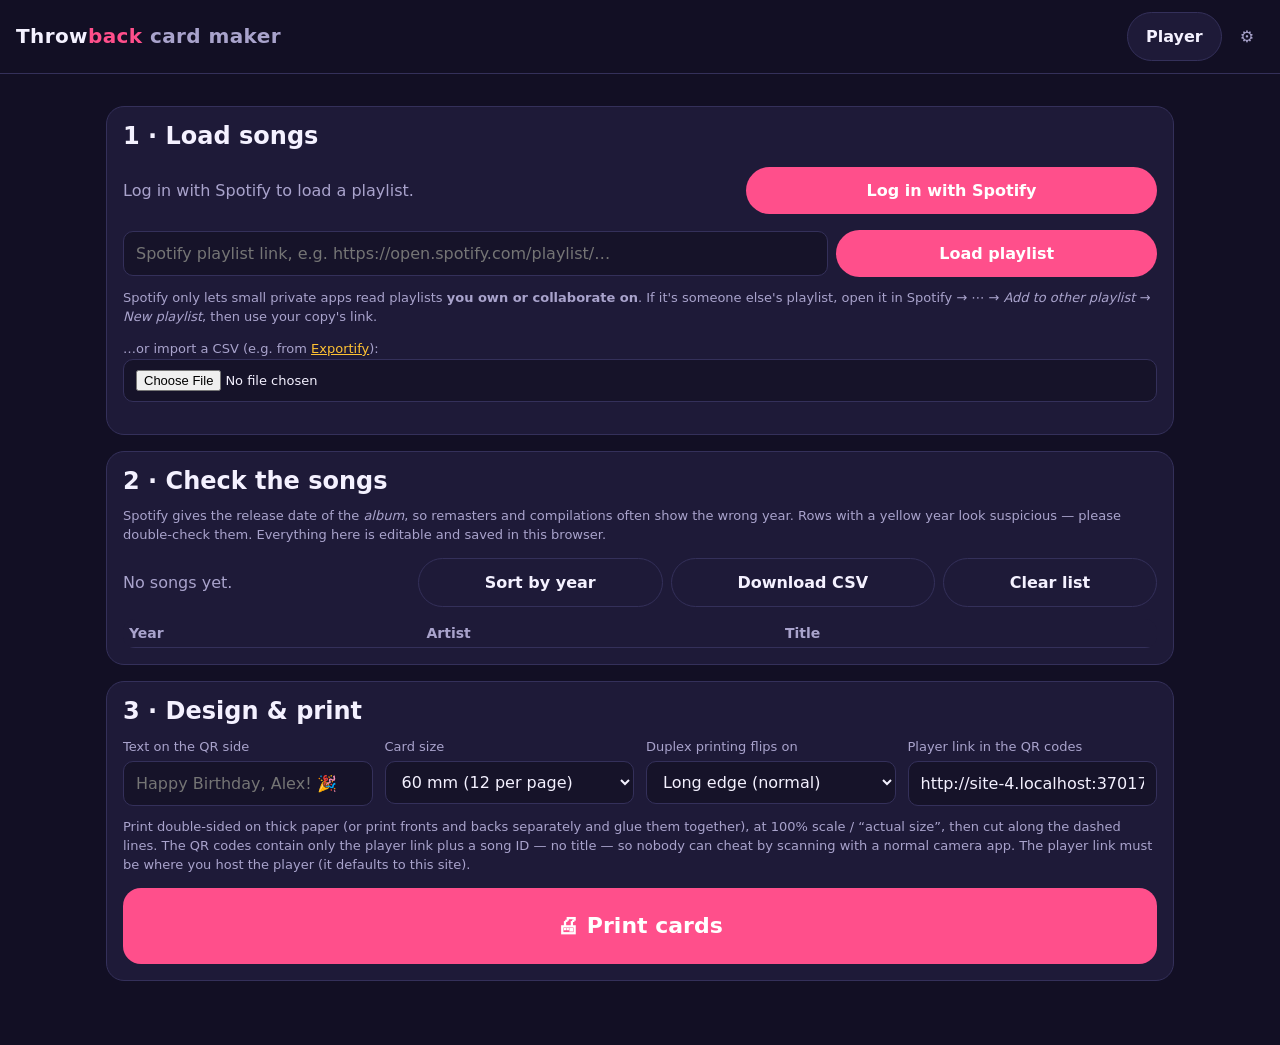
==== docs/cards.html @ 9907ae5b "Add music timeline card game: QR player and Spotify playlist card maker Co-Authored-By: Claude Opus " ====
<!doctype html>
<html lang="en">
<head>
<meta charset="utf-8">
<meta name="viewport" content="width=device-width, initial-scale=1">
<title>Card Maker</title>
<link rel="icon" href="icon.svg" type="image/svg+xml">
<link rel="stylesheet" href="css/style.css">
<style>
  table { width: 100%; border-collapse: collapse; font-size: 14px; }
  th, td { text-align: left; padding: 4px 6px; border-bottom: 1px solid var(--line); vertical-align: middle; }
  th { color: var(--muted); font-weight: 600; position: sticky; top: 0; background: var(--panel); }
  td input { padding: 6px 8px; border-radius: 8px; }
  td.y { width: 90px; }
  td.x { width: 36px; }
  tr.check td.y input { border-color: var(--accent2); background: #ffc23322; }
  .tablewrap { max-height: 480px; overflow: auto; border-radius: 12px; }
  .opts { display: grid; grid-template-columns: repeat(auto-fit, minmax(200px, 1fr)); gap: 12px; }
  .note { font-size: 13px; color: var(--muted); }

  /* ---------- printable sheets ---------- */
  #sheets { display: flex; flex-wrap: wrap; gap: 16px; justify-content: center; }
  .sheetbox { text-align: center; }
  .sheetbox .cap { font-size: 12px; color: var(--muted); margin-bottom: 4px; }
  .sheet {
    width: 210mm; height: 297mm; background: #fff; color: #1a1530; zoom: .42;
    display: flex; align-items: center; justify-content: center; overflow: hidden;
  }
  .grid { display: grid; }
  .card {
    width: var(--s); height: var(--s); position: relative; overflow: hidden;
    outline: .2mm dashed #bbb; outline-offset: -.1mm;
    -webkit-print-color-adjust: exact; print-color-adjust: exact;
  }
  .front {
    background:
      radial-gradient(circle at 50% 50%, transparent 0 46%, #ffffff10 46.5% 47%, transparent 47.5% 52%, #ffffff10 52.5% 53%, transparent 53.5% 58%, #ffffff10 58.5% 59%, transparent 59.5%),
      linear-gradient(135deg, #2a1f5c, #120f24 60%, #3a1340);
  }
  .front .qr {
    position: absolute; left: 50%; top: 46%; transform: translate(-50%, -50%);
    width: 62%; aspect-ratio: 1; background: #fff; border-radius: 7%; padding: 3%;
  }
  .front .qr svg { width: 100%; height: 100%; display: block; }
  .front .label {
    position: absolute; left: 6%; right: 6%; bottom: 5%; text-align: center; color: #fff;
    font-weight: 800; font-size: calc(var(--s) * .065); line-height: 1.1;
    white-space: nowrap; overflow: hidden; text-overflow: ellipsis;
  }
  .front .dot { position: absolute; top: 6%; left: 50%; width: 8%; aspect-ratio: 1; transform: translateX(-50%); border-radius: 50%; background: #ff4f8b; }
  .back {
    display: flex; flex-direction: column; align-items: center; justify-content: space-between;
    padding: 9% 7%; text-align: center;
  }
  .back .artist { font-weight: 700; font-size: calc(var(--s) * .075); line-height: 1.15;
    display: -webkit-box; -webkit-line-clamp: 3; -webkit-box-orient: vertical; overflow: hidden; }
  .back .year { font-weight: 900; font-size: calc(var(--s) * .27); line-height: 1; letter-spacing: -.02em; }
  .back .title { font-style: italic; font-size: calc(var(--s) * .07); line-height: 1.15;
    display: -webkit-box; -webkit-line-clamp: 3; -webkit-box-orient: vertical; overflow: hidden; }
  .empty { outline: none; }

  @media print {
    @page { size: A4 portrait; margin: 0; }
    body { background: #fff; }
    body > *:not(#printArea) { display: none !important; }
    #printArea, #sheets { display: block; margin: 0; padding: 0; }
    .sheetbox .cap { display: none; }
    .sheet { zoom: 1; break-after: page; page-break-after: always; }
    .sheetbox:last-child .sheet { break-after: auto; page-break-after: auto; }
  }
</style>
</head>
<body>
<header class="bar">
  <div class="logo">Throw<span>back</span> <span class="muted" style="color:var(--muted);font-weight:600">card maker</span></div>
  <nav>
    <a class="btn secondary" href="./">Player</a>
    <button class="ghost" id="openSettings" aria-label="Settings">⚙</button>
  </nav>
</header>

<main class="wrap wide">
  <p class="error" id="err"></p>

  <section class="panel stack">
    <h2>1 · Load songs</h2>
    <div id="loginRow" class="row hidden">
      <p class="muted" style="flex:3">Log in with Spotify to load a playlist.</p>
      <button id="loginBtn">Log in with Spotify</button>
    </div>
    <div class="row">
      <input id="plUrl" placeholder="Spotify playlist link, e.g. https://open.spotify.com/playlist/…" style="flex:4">
      <button id="loadPl">Load playlist</button>
    </div>
    <p class="note">Spotify only lets small private apps read playlists <b>you own or collaborate on</b>. If it's someone else's playlist,
      open it in Spotify → ⋯ → <i>Add to other playlist</i> → <i>New playlist</i>, then use your copy's link.</p>
    <div class="row">
      <label style="flex:4; margin:0">…or import a CSV (e.g. from <a href="https://exportify.app" target="_blank" rel="noopener">Exportify</a>):
        <input type="file" id="csvFile" accept=".csv,text/csv"></label>
    </div>
    <p class="muted" id="loadMsg"></p>
  </section>

  <section class="panel stack">
    <h2>2 · Check the songs</h2>
    <p class="note">Spotify gives the release date of the <i>album</i>, so remasters and compilations often show the wrong year.
      Rows with a yellow year look suspicious — please double-check them. Everything here is editable and saved in this browser.</p>
    <div class="row">
      <span class="muted" id="count" style="flex:3"></span>
      <button class="secondary" id="sortYear">Sort by year</button>
      <button class="secondary" id="exportCsv">Download CSV</button>
      <button class="secondary" id="clearAll">Clear list</button>
    </div>
    <div class="tablewrap">
      <table>
        <thead><tr><th>Year</th><th>Artist</th><th>Title</th><th></th></tr></thead>
        <tbody id="rows"></tbody>
      </table>
    </div>
  </section>

  <section class="panel stack">
    <h2>3 · Design &amp; print</h2>
    <div class="opts">
      <div><label for="frontText">Text on the QR side</label><input id="frontText" placeholder="Happy Birthday, Alex! 🎉" maxlength="40"></div>
      <div><label for="size">Card size</label>
        <select id="size"><option value="55">55 mm (15 per page)</option><option value="60" selected>60 mm (12 per page)</option><option value="65">65 mm (12 per page)</option></select></div>
      <div><label for="flip">Duplex printing flips on</label>
        <select id="flip"><option value="long" selected>Long edge (normal)</option><option value="short">Short edge</option></select></div>
      <div><label for="base">Player link in the QR codes</label><input id="base" spellcheck="false"></div>
    </div>
    <p class="note">Print double-sided on thick paper (or print fronts and backs separately and glue them together), at 100% scale / “actual size”, then cut along the dashed lines.
      The QR codes contain only the player link plus a song ID — no title — so nobody can cheat by scanning with a normal camera app.
      The player link must be where you host the player (it defaults to this site).</p>
    <div class="row"><button id="printBtn" class="big">🖨 Print cards</button></div>
  </section>
</main>

<div id="printArea" class="wrap wide"><div id="sheets"></div></div>

<script src="config.js"></script>
<script src="js/spotify.js"></script>
<script src="js/settings.js"></script>
<script src="vendor/qrcode.js"></script>
<script>
(() => {
  const $ = (id) => document.getElementById(id);
  const err = (m) => { $('err').textContent = m || ''; };
  const store = {
    get(k, d) { try { const v = localStorage.getItem(k); return v == null ? d : JSON.parse(v); } catch { return d; } },
    set(k, v) { try { localStorage.setItem(k, JSON.stringify(v)); } catch {} },
  };
  const esc = (s) => String(s ?? '').replace(/[&<>"']/g, (c) => ({ '&': '&amp;', '<': '&lt;', '>': '&gt;', '"': '&quot;', "'": '&#39;' }[c]));

  let songs = store.get('cards_songs', []);
  const opts = Object.assign({ frontText: '', size: '60', flip: 'long', base: SP.redirectUri() }, store.get('cards_opts', {}));

  // ---------- cleaning helpers ----------
  const JUNK = /\s*(?:[-–—]\s*|[([])\s*(?:\d{4}\s+)?(?:digital(?:ly)?\s+)?(?:remaster(?:ed)?|single version|radio edit|mono|stereo|bonus track|\d{4} mix)[^)\]]*[)\]]?\s*$/i;
  function cleanTitle(t) {
    let s = t || '';
    for (let i = 0; i < 3; i++) s = s.replace(JUNK, '');
    return s.trim() || t;
  }
  function suspicious(raw, year) {
    return !/^\d{4}$/.test(String(year)) || /remaster|anniversary|deluxe|greatest|hits|best of|collection|live/i.test(raw || '');
  }
  function addSongs(list) {
    const seen = new Set(songs.map((s) => s.id));
    let added = 0;
    for (const s of list) {
      if (!s.id || seen.has(s.id)) continue;
      seen.add(s.id);
      songs.push(s);
      added++;
    }
    save();
    renderTable();
    return added;
  }
  function makeSong(id, title, artist, date, album) {
    const year = String(date || '').slice(0, 4);
    return { id, title: cleanTitle(title), artist, year, check: suspicious(`${title} ${album || ''}`, year) };
  }

  // ---------- Spotify playlist ----------
  async function loadPlaylist() {
    err();
    const raw = $('plUrl').value.trim();
    const m = raw.match(/playlist[/:]([A-Za-z0-9]+)/);
    const id = m ? m[1] : raw;
    if (!id) return;
    if (!SP.loggedIn()) { err('Log in with Spotify first.'); return; }
    $('loadMsg').textContent = 'Loading…';
    const found = [];
    try {
      let next = `/playlists/${id}/items?limit=50`;
      try { await SP.api(next); } catch (e) { if (e.status === 404) next = `/playlists/${id}/tracks?limit=50`; else throw e; }
      while (next) {
        const d = await SP.api(next);
        for (const e of d.items || []) {
          const t = e.item || e.track;
          if (!t || t.type !== 'track' || !t.id || t.is_local) continue;
          found.push(makeSong(t.id, t.name, (t.artists || []).map((a) => a.name).join(', '),
            t.album && t.album.release_date, t.album && t.album.name));
        }
        next = d.next;
        $('loadMsg').textContent = `Loading… ${found.length} songs`;
      }
    } catch (e) {
      $('loadMsg').textContent = '';
      err(e.status === 403
        ? 'Spotify won’t share this playlist with the app (403). Make your own copy of the playlist (see the note above) and try again.'
        : 'Could not load playlist: ' + e.message);
      return;
    }
    const added = addSongs(found);
    $('loadMsg').textContent = `Found ${found.length} songs, added ${added} new.`;
  }

  // ---------- CSV ----------
  function parseCsv(text) {
    const rows = []; let row = []; let f = ''; let q = false;
    for (let i = 0; i < text.length; i++) {
      const c = text[i];
      if (q) {
        if (c === '"') { if (text[i + 1] === '"') { f += '"'; i++; } else q = false; }
        else f += c;
      } else if (c === '"') q = true;
      else if (c === ',') { row.push(f); f = ''; }
      else if (c === '\n') { row.push(f); rows.push(row); row = []; f = ''; }
      else if (c !== '\r') f += c;
    }
    if (f || row.length) { row.push(f); rows.push(row); }
    return rows.filter((r) => r.some((x) => x.trim()));
  }
  function importCsv(text) {
    const rows = parseCsv(text.replace(/^﻿/, ''));
    if (rows.length < 2) { err('CSV looks empty.'); return; }
    const h = rows[0].map((x) => x.trim().toLowerCase());
    const col = (...res) => h.findIndex((x) => res.some((r) => r.test(x)));
    const ci = { uri: col(/uri/, /^id$/, /link|url/), title: col(/track name/, /^title$/, /^name$/, /song/),
      artist: col(/artist/), year: col(/^year$/, /release date/, /date/), album: col(/album name/, /^album$/) };
    if (ci.uri < 0) { err('CSV needs a column with the Spotify track URI/link.'); return; }
    const list = rows.slice(1).map((r) => {
      const id = SP.parseTrackId(r[ci.uri]);
      return id && makeSong(id, r[ci.title] || '', r[ci.artist] || '', r[ci.year] || '', r[ci.album] || '');
    }).filter(Boolean);
    list.forEach((s) => { s.artist = s.artist.replace(/\s*;\s*/g, ', '); });
    const added = addSongs(list);
    $('loadMsg').textContent = `CSV: ${list.length} songs, added ${added} new.`;
  }
  function exportCsv() {
    const q = (s) => '"' + String(s ?? '').replace(/"/g, '""') + '"';
    const lines = ['Year,Artist,Title,Track URI', ...songs.map((s) => [s.year, s.artist, s.title, 'spotify:track:' + s.id].map(q).join(','))];
    const a = document.createElement('a');
    a.href = URL.createObjectURL(new Blob([lines.join('\n')], { type: 'text/csv' }));
    a.download = 'songs.csv';
    a.click();
  }

  // ---------- table ----------
  function save() { store.set('cards_songs', songs); }
  function renderTable() {
    $('rows').innerHTML = songs.map((s, i) => `
      <tr class="${s.check ? 'check' : ''}" data-i="${i}">
        <td class="y"><input data-f="year" value="${esc(s.year)}" inputmode="numeric" maxlength="4"></td>
        <td><input data-f="artist" value="${esc(s.artist)}"></td>
        <td><input data-f="title" value="${esc(s.title)}"></td>
        <td class="x"><button class="ghost" data-del title="Remove">✕</button></td>
      </tr>`).join('');
    const nCheck = songs.filter((s) => s.check).length;
    $('count').textContent = songs.length ? `${songs.length} songs${nCheck ? ` · ${nCheck} to double-check` : ''}` : 'No songs yet.';
    renderSheets();
  }
  $('rows').addEventListener('input', (e) => {
    const tr = e.target.closest('tr'); const f = e.target.dataset.f;
    if (!tr || !f) return;
    const s = songs[tr.dataset.i];
    s[f] = e.target.value;
    if (f === 'year') { s.check = !/^\d{4}$/.test(s.year); tr.classList.toggle('check', s.check); }
    save();
    scheduleSheets();
  });
  $('rows').addEventListener('change', (e) => {
    // Leaving a year field that you checked clears the warning.
    const tr = e.target.closest('tr');
    if (tr && e.target.dataset.f === 'year' && /^\d{4}$/.test(e.target.value)) {
      songs[tr.dataset.i].check = false; tr.classList.remove('check'); save();
      const nCheck = songs.filter((s) => s.check).length;
      $('count').textContent = `${songs.length} songs${nCheck ? ` · ${nCheck} to double-check` : ''}`;
    }
  });
  $('rows').addEventListener('click', (e) => {
    if (!e.target.closest('[data-del]')) return;
    songs.splice(e.target.closest('tr').dataset.i, 1);
    save(); renderTable();
  });

  // ---------- cards ----------
  function qrSvg(text) {
    const q = qrcode(0, 'M'); q.addData(text); q.make();
    const n = q.getModuleCount();
    let d = '';
    for (let r = 0; r < n; r++) for (let c = 0; c < n; c++) if (q.isDark(r, c)) d += `M${c} ${r}h1v1h-1z`;
    return `<svg viewBox="0 0 ${n} ${n}" shape-rendering="crispEdges"><path d="${d}" fill="#120f24"/></svg>`;
  }
  function backColor(year) {
    const y = parseInt(year, 10);
    if (!y) return '#e5e5e5';
    const decade = Math.floor(y / 10) * 10;
    const hue = (((decade - 1950) / 10) * 52 + 330) % 360;
    return `hsl(${hue} 85% ${y % 10 < 5 ? 74 : 68}%)`;
  }
  function cardLink(id) {
    const base = (opts.base || SP.redirectUri()).replace(/#.*$/, '');
    return base + '#t=' + id;
  }

  let sheetTimer = null;
  function scheduleSheets() { clearTimeout(sheetTimer); sheetTimer = setTimeout(renderSheets, 400); }
  function renderSheets() {
    const size = Number(opts.size);
    const cols = Math.floor(196 / size), rows = Math.floor(283 / size), per = cols * rows;
    const s = `${size}mm`;
    const grid = (cells) => `<div class="grid" style="--s:${s};grid-template-columns:repeat(${cols},${s});grid-template-rows:repeat(${rows},${s})">${cells}</div>`;
    const place = (r, c, html) => `<div style="grid-row:${r + 1};grid-column:${c + 1}">${html}</div>`;
    let out = '';
    const pages = Math.ceil(songs.length / per);
    for (let p = 0; p < pages; p++) {
      const chunk = songs.slice(p * per, (p + 1) * per);
      let front = '', back = '';
      chunk.forEach((song, i) => {
        const r = Math.floor(i / cols), c = i % cols;
        front += place(r, c, `<div class="card front"><div class="dot"></div><div class="qr">${qrSvg(cardLink(song.id))}</div>${opts.frontText ? `<div class="label">${esc(opts.frontText)}</div>` : ''}</div>`);
        // Mirror the position so the back lands behind its front after duplex printing.
        const br = opts.flip === 'short' ? rows - 1 - r : r;
        const bc = opts.flip === 'short' ? c : cols - 1 - c;
        back += place(br, bc, `<div class="card back" style="background:${backColor(song.year)}"><div class="artist">${esc(song.artist)}</div><div class="year">${esc(song.year)}</div><div class="title">${esc(song.title)}</div></div>`);
      });
      out += `<div class="sheetbox"><div class="cap">Page ${p * 2 + 1} · QR side</div><div class="sheet">${grid(front)}</div></div>`;
      out += `<div class="sheetbox"><div class="cap">Page ${p * 2 + 2} · answer side</div><div class="sheet">${grid(back)}</div></div>`;
    }
    $('sheets').innerHTML = out;
  }

  // ---------- options ----------
  for (const k of ['frontText', 'size', 'flip', 'base']) {
    $(k).value = opts[k];
    $(k).addEventListener('input', () => { opts[k] = $(k).value; store.set('cards_opts', opts); scheduleSheets(); });
  }

  // ---------- wiring ----------
  $('openSettings').onclick = () => Settings.open();
  $('loginBtn').onclick = async () => { if (!SP.clientId()) { Settings.open(); return; } try { await SP.login(); } catch (e) { err(e.message); } };
  $('loadPl').onclick = loadPlaylist;
  $('plUrl').addEventListener('keydown', (e) => { if (e.key === 'Enter') loadPlaylist(); });
  $('csvFile').onchange = async (e) => { const f = e.target.files[0]; if (f) importCsv(await f.text()); e.target.value = ''; };
  $('sortYear').onclick = () => { songs.sort((a, b) => (parseInt(a.year, 10) || 9999) - (parseInt(b.year, 10) || 9999)); save(); renderTable(); };
  $('exportCsv').onclick = exportCsv;
  $('clearAll').onclick = () => { if (confirm('Remove all songs from the list?')) { songs = []; save(); renderTable(); } };
  $('printBtn').onclick = () => {
    if (!songs.length) { err('Add some songs first.'); return; }
    if (songs.some((s) => !/^\d{4}$/.test(s.year)) && !confirm('Some songs have no valid year. Print anyway?')) return;
    renderSheets();
    window.print();
  };

  (async () => {
    try { await SP.handleRedirect(); } catch (e) { err(e.message); }
    $('loginRow').classList.toggle('hidden', SP.loggedIn());
    renderTable();
  })();
})();
</script>
</body>
</html>
---- docs/css/style.css ----
:root {
  --bg: #120f24;
  --panel: #1e1a38;
  --line: #34305a;
  --text: #f4f1ff;
  --muted: #a9a3cc;
  --accent: #ff4f8b;
  --accent2: #ffc233;
  --ok: #3ddc97;
  --radius: 18px;
}
* { box-sizing: border-box; }
html, body { margin: 0; }
body {
  background: var(--bg);
  color: var(--text);
  font: 16px/1.45 system-ui, -apple-system, "Segoe UI", Roboto, sans-serif;
  -webkit-tap-highlight-color: transparent;
}
a { color: var(--accent2); }
h1, h2, h3 { line-height: 1.15; margin: 0 0 .5em; }
.wrap { max-width: 560px; margin: 0 auto; padding: 16px; }
.wide { max-width: 1100px; }

header.bar {
  display: flex; align-items: center; justify-content: space-between; gap: 12px;
  padding: 12px 16px; border-bottom: 1px solid var(--line);
}
header.bar .logo { font-weight: 800; letter-spacing: .02em; font-size: 20px; }
header.bar .logo span { color: var(--accent); }
header.bar nav { display: flex; gap: 8px; align-items: center; }

button, .btn {
  appearance: none; border: 0; cursor: pointer; font: inherit; font-weight: 700;
  background: var(--accent); color: #fff; padding: 12px 18px; border-radius: 999px;
  text-decoration: none; display: inline-flex; align-items: center; justify-content: center; gap: 8px;
}
button.secondary, .btn.secondary { background: var(--panel); color: var(--text); border: 1px solid var(--line); }
button.ghost { background: transparent; color: var(--muted); padding: 8px 10px; }
button.big { width: 100%; font-size: 22px; padding: 22px; border-radius: var(--radius); }
button:disabled { opacity: .5; cursor: default; }

.panel { background: var(--panel); border: 1px solid var(--line); border-radius: var(--radius); padding: 16px; margin: 16px 0; }
.muted { color: var(--muted); }
.small { font-size: 13px; }
.row { display: flex; gap: 8px; flex-wrap: wrap; align-items: center; }
.row > * { flex: 1 1 auto; }
.stack > * + * { margin-top: 12px; }
.hidden { display: none !important; }
.error { color: #ff8a8a; }
code { background: #0005; padding: 2px 6px; border-radius: 6px; word-break: break-all; }

input, select, textarea {
  font: inherit; color: var(--text); background: #0004; border: 1px solid var(--line);
  border-radius: 10px; padding: 10px 12px; width: 100%;
}
label { display: block; font-size: 13px; color: var(--muted); margin-bottom: 4px; }

/* ---------- player ---------- */
.scanner { position: relative; border-radius: var(--radius); overflow: hidden; background: #000; aspect-ratio: 1; }
.scanner video { width: 100%; height: 100%; object-fit: cover; display: block; }
.scanner .frame {
  position: absolute; inset: 15%; border: 4px solid #fff9; border-radius: 24px;
  box-shadow: 0 0 0 999px #0006;
}
.record {
  width: min(70vw, 280px); aspect-ratio: 1; margin: 24px auto; border-radius: 50%;
  background:
    radial-gradient(circle, var(--accent) 0 16%, #111 16.5% 18%, transparent 18.5%),
    repeating-radial-gradient(circle, #1b1b1b 0 3px, #262626 3px 5px);
  box-shadow: 0 10px 40px #0008, inset 0 0 0 6px #000;
  position: relative;
}
.record::after {
  content: ""; position: absolute; inset: 0; border-radius: 50%;
  background: conic-gradient(from 30deg, transparent 0 20%, #fff2 25%, transparent 30% 70%, #fff1 75%, transparent 80%);
}
.record.spin { animation: spin 2.2s linear infinite; }
@keyframes spin { to { transform: rotate(360deg); } }
.status { text-align: center; font-size: 20px; font-weight: 700; min-height: 1.5em; }
.reveal { text-align: center; }
.reveal .year { font-size: 64px; font-weight: 900; color: var(--accent2); line-height: 1; }
.reveal .title { font-size: 22px; font-weight: 800; margin-top: 8px; }
.controls { display: grid; grid-template-columns: 1fr 1fr; gap: 10px; }
.controls .full { grid-column: 1 / -1; }

dialog {
  background: var(--panel); color: var(--text); border: 1px solid var(--line); border-radius: var(--radius);
  width: min(520px, calc(100vw - 32px)); padding: 20px;
}
dialog::backdrop { background: #000a; }
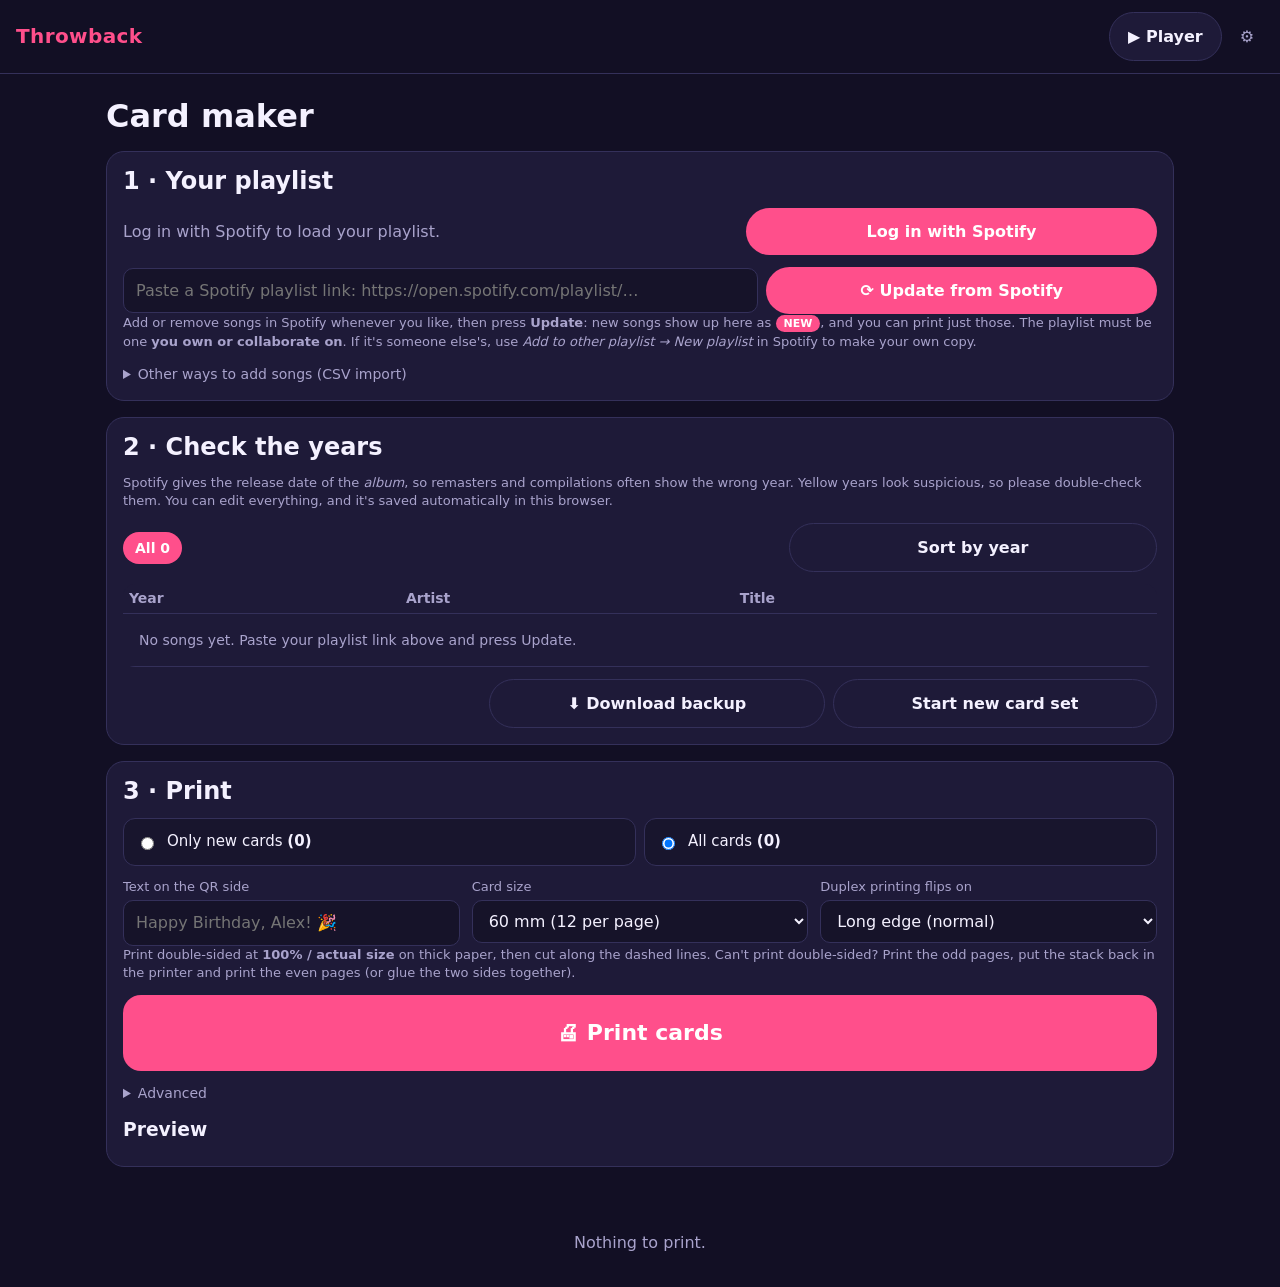
==== commit ff875e22: "Card maker: playlist updates, print only new cards, simpler UI - Remember the playlist and check it " ====
--- a/docs/cards.html
+++ b/docs/cards.html
@@ -9,14 +9,29 @@
 <style>
   table { width: 100%; border-collapse: collapse; font-size: 14px; }
   th, td { text-align: left; padding: 4px 6px; border-bottom: 1px solid var(--line); vertical-align: middle; }
-  th { color: var(--muted); font-weight: 600; position: sticky; top: 0; background: var(--panel); }
+  th { color: var(--muted); font-weight: 600; position: sticky; top: 0; background: var(--panel); z-index: 1; }
   td input { padding: 6px 8px; border-radius: 8px; }
   td.y { width: 90px; }
+  td.st { width: 80px; }
   td.x { width: 36px; }
   tr.check td.y input { border-color: var(--accent2); background: #ffc23322; }
+  tr.gone td input { text-decoration: line-through; opacity: .6; }
   .tablewrap { max-height: 480px; overflow: auto; border-radius: 12px; }
   .opts { display: grid; grid-template-columns: repeat(auto-fit, minmax(200px, 1fr)); gap: 12px; }
-  .note { font-size: 13px; color: var(--muted); }
+  .note { font-size: 13px; color: var(--muted); margin: 0; }
+  .badge { font-size: 11px; font-weight: 800; padding: 2px 8px; border-radius: 99px; white-space: nowrap; }
+  .b-new { background: var(--accent); color: #fff; }
+  .b-printed { color: var(--muted); }
+  .b-gone { background: #ffc23333; color: var(--accent2); }
+  .tabs { display: flex; gap: 6px; flex-wrap: wrap; }
+  .tabs button { padding: 6px 12px; font-size: 14px; }
+  .tabs button[aria-pressed="false"] { background: transparent; color: var(--muted); border: 1px solid var(--line); }
+  .choice { display: flex; gap: 8px; flex-wrap: wrap; }
+  .choice label { margin: 0; flex: 1 1 200px; display: flex; gap: 10px; align-items: center; cursor: pointer;
+    background: #0003; border: 1px solid var(--line); border-radius: 12px; padding: 12px; color: var(--text); font-size: 15px; }
+  .choice input { width: auto; }
+  .banner { background: #3ddc9722; border: 1px solid var(--ok); border-radius: 12px; padding: 12px; }
+  details summary { cursor: pointer; color: var(--muted); font-size: 14px; }
 
   /* ---------- printable sheets ---------- */
   #sheets { display: flex; flex-wrap: wrap; gap: 16px; justify-content: center; }
@@ -57,7 +72,6 @@
   .back .year { font-weight: 900; font-size: calc(var(--s) * .27); line-height: 1; letter-spacing: -.02em; }
   .back .title { font-style: italic; font-size: calc(var(--s) * .07); line-height: 1.15;
     display: -webkit-box; -webkit-line-clamp: 3; -webkit-box-orient: vertical; overflow: hidden; }
-  .empty { outline: none; }
 
   @media print {
     @page { size: A4 portrait; margin: 0; }
@@ -72,67 +86,92 @@
 </head>
 <body>
 <header class="bar">
-  <div class="logo">Throw<span>back</span> <span class="muted" style="color:var(--muted);font-weight:600">card maker</span></div>
+  <div class="logo" data-appname></div>
   <nav>
-    <a class="btn secondary" href="./">Player</a>
+    <a class="btn secondary" href="./">▶ Player</a>
     <button class="ghost" id="openSettings" aria-label="Settings">⚙</button>
   </nav>
 </header>
 
 <main class="wrap wide">
+  <h1 style="margin-top:8px">Card maker</h1>
   <p class="error" id="err"></p>
 
+  <!-- 1 · playlist -->
   <section class="panel stack">
-    <h2>1 · Load songs</h2>
+    <h2>1 · Your playlist</h2>
     <div id="loginRow" class="row hidden">
-      <p class="muted" style="flex:3">Log in with Spotify to load a playlist.</p>
+      <p class="muted" style="flex:3;margin:0">Log in with Spotify to load your playlist.</p>
       <button id="loginBtn">Log in with Spotify</button>
     </div>
     <div class="row">
-      <input id="plUrl" placeholder="Spotify playlist link, e.g. https://open.spotify.com/playlist/…" style="flex:4">
-      <button id="loadPl">Load playlist</button>
-    </div>
-    <p class="note">Spotify only lets small private apps read playlists <b>you own or collaborate on</b>. If it's someone else's playlist,
-      open it in Spotify → ⋯ → <i>Add to other playlist</i> → <i>New playlist</i>, then use your copy's link.</p>
+      <input id="plUrl" placeholder="Paste a Spotify playlist link: https://open.spotify.com/playlist/…" style="flex:4">
+      <button id="syncBtn">⟳ Update from Spotify</button>
+    </div>
+    <p class="muted" id="plStatus" style="margin:0"></p>
+    <p class="note">Add or remove songs in Spotify whenever you like, then press <b>Update</b>: new songs show up here as <span class="badge b-new">NEW</span>,
+      and you can print just those. The playlist must be one <b>you own or collaborate on</b>. If it's someone else's,
+      use <i>Add to other playlist → New playlist</i> in Spotify to make your own copy.</p>
+    <details>
+      <summary>Other ways to add songs (CSV import)</summary>
+      <p class="note" style="margin-top:8px">Import a CSV, e.g. from <a href="https://exportify.app" target="_blank" rel="noopener">Exportify</a>, or one you saved with “Download backup”.</p>
+      <input type="file" id="csvFile" accept=".csv,text/csv" style="margin-top:8px">
+    </details>
+  </section>
+
+  <!-- 2 · songs -->
+  <section class="panel stack">
+    <h2>2 · Check the years</h2>
+    <p class="note">Spotify gives the release date of the <i>album</i>, so remasters and compilations often show the wrong year.
+      Yellow years look suspicious, so please double-check them. You can edit everything, and it's saved automatically in this browser.</p>
     <div class="row">
-      <label style="flex:4; margin:0">…or import a CSV (e.g. from <a href="https://exportify.app" target="_blank" rel="noopener">Exportify</a>):
-        <input type="file" id="csvFile" accept=".csv,text/csv"></label>
-    </div>
-    <p class="muted" id="loadMsg"></p>
-  </section>
-
-  <section class="panel stack">
-    <h2>2 · Check the songs</h2>
-    <p class="note">Spotify gives the release date of the <i>album</i>, so remasters and compilations often show the wrong year.
-      Rows with a yellow year look suspicious — please double-check them. Everything here is editable and saved in this browser.</p>
-    <div class="row">
-      <span class="muted" id="count" style="flex:3"></span>
+      <div class="tabs" id="tabs" style="flex:3"></div>
       <button class="secondary" id="sortYear">Sort by year</button>
-      <button class="secondary" id="exportCsv">Download CSV</button>
-      <button class="secondary" id="clearAll">Clear list</button>
     </div>
     <div class="tablewrap">
       <table>
-        <thead><tr><th>Year</th><th>Artist</th><th>Title</th><th></th></tr></thead>
+        <thead><tr><th>Year</th><th>Artist</th><th>Title</th><th></th><th></th></tr></thead>
         <tbody id="rows"></tbody>
       </table>
     </div>
+    <div class="row">
+      <span style="flex:3"></span>
+      <button class="secondary" id="removeGone" hidden>Remove songs no longer in playlist</button>
+      <button class="secondary" id="exportCsv">⬇ Download backup</button>
+      <button class="secondary" id="newSet">Start new card set</button>
+    </div>
   </section>
 
+  <!-- 3 · print -->
   <section class="panel stack">
-    <h2>3 · Design &amp; print</h2>
+    <h2>3 · Print</h2>
+    <div class="choice">
+      <label><input type="radio" name="which" value="new"> <span>Only new cards <b id="nNew"></b></span></label>
+      <label><input type="radio" name="which" value="all"> <span>All cards <b id="nAll"></b></span></label>
+    </div>
     <div class="opts">
       <div><label for="frontText">Text on the QR side</label><input id="frontText" placeholder="Happy Birthday, Alex! 🎉" maxlength="40"></div>
       <div><label for="size">Card size</label>
-        <select id="size"><option value="55">55 mm (15 per page)</option><option value="60" selected>60 mm (12 per page)</option><option value="65">65 mm (12 per page)</option></select></div>
+        <select id="size"><option value="55">55 mm (15 per page)</option><option value="60">60 mm (12 per page)</option><option value="65">65 mm (12 per page)</option></select></div>
       <div><label for="flip">Duplex printing flips on</label>
-        <select id="flip"><option value="long" selected>Long edge (normal)</option><option value="short">Short edge</option></select></div>
-      <div><label for="base">Player link in the QR codes</label><input id="base" spellcheck="false"></div>
-    </div>
-    <p class="note">Print double-sided on thick paper (or print fronts and backs separately and glue them together), at 100% scale / “actual size”, then cut along the dashed lines.
-      The QR codes contain only the player link plus a song ID — no title — so nobody can cheat by scanning with a normal camera app.
-      The player link must be where you host the player (it defaults to this site).</p>
-    <div class="row"><button id="printBtn" class="big">🖨 Print cards</button></div>
+        <select id="flip"><option value="long">Long edge (normal)</option><option value="short">Short edge</option></select></div>
+    </div>
+    <p class="note">Print double-sided at <b>100% / actual size</b> on thick paper, then cut along the dashed lines.
+      Can't print double-sided? Print the odd pages, put the stack back in the printer and print the even pages (or glue the two sides together).</p>
+    <button id="printBtn" class="big">🖨 Print cards</button>
+    <div class="banner hidden" id="markBanner">
+      <div class="row">
+        <span style="flex:3">Did the cards print OK? Mark them as printed so they won't be printed again next time.</span>
+        <button id="markPrinted">✓ Mark as printed</button>
+        <button class="ghost" id="markLater">Not now</button>
+      </div>
+    </div>
+    <details>
+      <summary>Advanced</summary>
+      <div style="margin-top:8px"><label for="base">Player link inside the QR codes</label><input id="base" spellcheck="false"></div>
+      <p class="note" style="margin-top:4px">Only change this if you move the player to another address. Cards you've already printed keep pointing to the old one.</p>
+    </details>
+    <h3 style="margin-top:16px">Preview</h3>
   </section>
 </main>
 
@@ -145,15 +184,22 @@
 <script>
 (() => {
   const $ = (id) => document.getElementById(id);
-  const err = (m) => { $('err').textContent = m || ''; };
+  const err = (m) => { $('err').textContent = m || ''; if (m) $('err').scrollIntoView({ block: 'center' }); };
   const store = {
     get(k, d) { try { const v = localStorage.getItem(k); return v == null ? d : JSON.parse(v); } catch { return d; } },
     set(k, v) { try { localStorage.setItem(k, JSON.stringify(v)); } catch {} },
   };
   const esc = (s) => String(s ?? '').replace(/[&<>"']/g, (c) => ({ '&': '&amp;', '<': '&lt;', '>': '&gt;', '"': '&quot;', "'": '&#39;' }[c]));
-
+  const isYear = (y) => /^\d{4}$/.test(String(y));
+
+  // Song: { id, title, artist, year, check, printed, gone, pl }
   let songs = store.get('cards_songs', []);
-  const opts = Object.assign({ frontText: '', size: '60', flip: 'long', base: SP.redirectUri() }, store.get('cards_opts', {}));
+  const opts = Object.assign({ frontText: '', size: '60', flip: 'long', base: SP.redirectUri(), which: 'new',
+    playlist: '', playlistId: '', playlistName: '', synced: 0 }, store.get('cards_opts', {}));
+  let filter = 'all';
+  let lastPrinted = [];
+
+  function save() { store.set('cards_songs', songs); store.set('cards_opts', opts); }
 
   // ---------- cleaning helpers ----------
   const JUNK = /\s*(?:[-–—]\s*|[([])\s*(?:\d{4}\s+)?(?:digital(?:ly)?\s+)?(?:remaster(?:ed)?|single version|radio edit|mono|stereo|bonus track|\d{4} mix)[^)\]]*[)\]]?\s*$/i;
@@ -162,60 +208,83 @@
     for (let i = 0; i < 3; i++) s = s.replace(JUNK, '');
     return s.trim() || t;
   }
-  function suspicious(raw, year) {
-    return !/^\d{4}$/.test(String(year)) || /remaster|anniversary|deluxe|greatest|hits|best of|collection|live/i.test(raw || '');
+  function makeSong(id, title, artist, date, album) {
+    const year = String(date || '').slice(0, 4);
+    const check = !isYear(year) || /remaster|anniversary|deluxe|greatest|hits|best of|collection|live/i.test(`${title} ${album || ''}`);
+    return { id, title: cleanTitle(title), artist, year, check, printed: false, gone: false };
   }
   function addSongs(list) {
-    const seen = new Set(songs.map((s) => s.id));
+    const have = new Map(songs.map((s) => [s.id, s]));
     let added = 0;
     for (const s of list) {
-      if (!s.id || seen.has(s.id)) continue;
-      seen.add(s.id);
-      songs.push(s);
-      added++;
+      if (!s.id) continue;
+      const old = have.get(s.id);
+      if (old) { old.gone = false; if (s.pl) old.pl = s.pl; continue; }   // keep your edits
+      have.set(s.id, s); songs.push(s); added++;
     }
-    save();
-    renderTable();
+    save(); render();
     return added;
   }
-  function makeSong(id, title, artist, date, album) {
-    const year = String(date || '').slice(0, 4);
-    return { id, title: cleanTitle(title), artist, year, check: suspicious(`${title} ${album || ''}`, year) };
-  }
 
   // ---------- Spotify playlist ----------
-  async function loadPlaylist() {
+  function playlistIdFrom(raw) {
+    const m = String(raw).match(/playlist[/:]([A-Za-z0-9]+)/);
+    return m ? m[1] : (/^[A-Za-z0-9]{10,}$/.test(raw.trim()) ? raw.trim() : '');
+  }
+  async function sync({ quiet = false } = {}) {
     err();
     const raw = $('plUrl').value.trim();
-    const m = raw.match(/playlist[/:]([A-Za-z0-9]+)/);
-    const id = m ? m[1] : raw;
-    if (!id) return;
-    if (!SP.loggedIn()) { err('Log in with Spotify first.'); return; }
-    $('loadMsg').textContent = 'Loading…';
+    const id = playlistIdFrom(raw);
+    if (!id) { if (!quiet) err('Paste a Spotify playlist link first.'); return; }
+    if (!SP.loggedIn()) { if (!quiet) err('Log in with Spotify first.'); return; }
+    if (!quiet && opts.playlistId && opts.playlistId !== id && songs.length &&
+        !confirm('This is a different playlist than before. Add its songs to your current cards?\n\n(To start from scratch, press Cancel and use “Start new card set”.)')) return;
+
+    $('syncBtn').disabled = true;
+    $('plStatus').textContent = 'Updating…';
     const found = [];
+    let name = '';
     try {
+      try { name = (await SP.api(`/playlists/${id}`, { query: { fields: 'name' } })).name || ''; } catch {}
       let next = `/playlists/${id}/items?limit=50`;
-      try { await SP.api(next); } catch (e) { if (e.status === 404) next = `/playlists/${id}/tracks?limit=50`; else throw e; }
       while (next) {
         const d = await SP.api(next);
         for (const e of d.items || []) {
           const t = e.item || e.track;
           if (!t || t.type !== 'track' || !t.id || t.is_local) continue;
-          found.push(makeSong(t.id, t.name, (t.artists || []).map((a) => a.name).join(', '),
-            t.album && t.album.release_date, t.album && t.album.name));
+          const s = makeSong(t.id, t.name, (t.artists || []).map((a) => a.name).join(', '),
+            t.album && t.album.release_date, t.album && t.album.name);
+          s.pl = id;
+          found.push(s);
         }
         next = d.next;
-        $('loadMsg').textContent = `Loading… ${found.length} songs`;
+        $('plStatus').textContent = `Updating… ${found.length} songs`;
       }
     } catch (e) {
-      $('loadMsg').textContent = '';
-      err(e.status === 403
-        ? 'Spotify won’t share this playlist with the app (403). Make your own copy of the playlist (see the note above) and try again.'
+      $('syncBtn').disabled = false;
+      showStatus();
+      err(e.status === 403 || e.status === 404
+        ? 'Spotify won’t share this playlist with the app. It has to be a playlist you own or collaborate on, so make your own copy (see the note below) and try again.'
         : 'Could not load playlist: ' + e.message);
       return;
     }
+    $('syncBtn').disabled = false;
+    const ids = new Set(found.map((s) => s.id));
+    let gone = 0;
+    for (const s of songs) if (s.pl === id) { s.gone = !ids.has(s.id); if (s.gone) gone++; }
     const added = addSongs(found);
-    $('loadMsg').textContent = `Found ${found.length} songs, added ${added} new.`;
+    Object.assign(opts, { playlist: raw, playlistId: id, playlistName: name, synced: Date.now() });
+    save();
+    showStatus(added ? `✨ ${added} new song${added > 1 ? 's' : ''}!` : '✓ Up to date, no new songs.', gone);
+    if (added) { filter = 'new'; render(); }
+  }
+  function showStatus(prefix = '', gone = songs.filter((s) => s.gone).length) {
+    const parts = [];
+    if (prefix) parts.push(prefix);
+    if (opts.playlistName) parts.push(`“${opts.playlistName}”`);
+    if (opts.synced) parts.push('last updated ' + new Date(opts.synced).toLocaleString([], { dateStyle: 'medium', timeStyle: 'short' }));
+    if (gone) parts.push(`${gone} removed from the playlist`);
+    $('plStatus').textContent = parts.join(' · ');
   }
 
   // ---------- CSV ----------
@@ -235,66 +304,88 @@
     return rows.filter((r) => r.some((x) => x.trim()));
   }
   function importCsv(text) {
+    err();
     const rows = parseCsv(text.replace(/^﻿/, ''));
     if (rows.length < 2) { err('CSV looks empty.'); return; }
     const h = rows[0].map((x) => x.trim().toLowerCase());
     const col = (...res) => h.findIndex((x) => res.some((r) => r.test(x)));
     const ci = { uri: col(/uri/, /^id$/, /link|url/), title: col(/track name/, /^title$/, /^name$/, /song/),
-      artist: col(/artist/), year: col(/^year$/, /release date/, /date/), album: col(/album name/, /^album$/) };
+      artist: col(/artist/), year: col(/^year$/, /release date/, /date/), album: col(/album name/, /^album$/),
+      printed: col(/^printed$/) };
     if (ci.uri < 0) { err('CSV needs a column with the Spotify track URI/link.'); return; }
     const list = rows.slice(1).map((r) => {
       const id = SP.parseTrackId(r[ci.uri]);
-      return id && makeSong(id, r[ci.title] || '', r[ci.artist] || '', r[ci.year] || '', r[ci.album] || '');
+      if (!id) return null;
+      const s = makeSong(id, r[ci.title] || '', (r[ci.artist] || '').replace(/\s*;\s*/g, ', '), r[ci.year] || '', r[ci.album] || '');
+      if (ci.printed >= 0) { s.printed = /^(yes|true|1)$/i.test(r[ci.printed]); s.check = !isYear(s.year); }
+      return s;
     }).filter(Boolean);
-    list.forEach((s) => { s.artist = s.artist.replace(/\s*;\s*/g, ', '); });
     const added = addSongs(list);
-    $('loadMsg').textContent = `CSV: ${list.length} songs, added ${added} new.`;
+    $('plStatus').textContent = `CSV: ${list.length} songs, ${added} new.`;
   }
   function exportCsv() {
     const q = (s) => '"' + String(s ?? '').replace(/"/g, '""') + '"';
-    const lines = ['Year,Artist,Title,Track URI', ...songs.map((s) => [s.year, s.artist, s.title, 'spotify:track:' + s.id].map(q).join(','))];
+    const lines = ['Year,Artist,Title,Track URI,Printed',
+      ...songs.map((s) => [s.year, s.artist, s.title, 'spotify:track:' + s.id, s.printed ? 'yes' : 'no'].map(q).join(','))];
     const a = document.createElement('a');
     a.href = URL.createObjectURL(new Blob([lines.join('\n')], { type: 'text/csv' }));
-    a.download = 'songs.csv';
+    a.download = 'cards-backup.csv';
     a.click();
   }
 
   // ---------- table ----------
-  function save() { store.set('cards_songs', songs); }
-  function renderTable() {
-    $('rows').innerHTML = songs.map((s, i) => `
-      <tr class="${s.check ? 'check' : ''}" data-i="${i}">
-        <td class="y"><input data-f="year" value="${esc(s.year)}" inputmode="numeric" maxlength="4"></td>
-        <td><input data-f="artist" value="${esc(s.artist)}"></td>
-        <td><input data-f="title" value="${esc(s.title)}"></td>
-        <td class="x"><button class="ghost" data-del title="Remove">✕</button></td>
-      </tr>`).join('');
-    const nCheck = songs.filter((s) => s.check).length;
-    $('count').textContent = songs.length ? `${songs.length} songs${nCheck ? ` · ${nCheck} to double-check` : ''}` : 'No songs yet.';
+  const FILTERS = {
+    all: ['All', () => true],
+    new: ['New', (s) => !s.printed && !s.gone],
+    check: ['Check year', (s) => s.check],
+    printed: ['Printed', (s) => s.printed],
+    gone: ['Removed', (s) => s.gone],
+  };
+  function render() {
+    // tabs
+    $('tabs').innerHTML = Object.entries(FILTERS).map(([k, [label, fn]]) => {
+      const n = songs.filter(fn).length;
+      if (!n && k !== 'all' && k !== filter) return '';
+      return `<button data-f="${k}" aria-pressed="${k === filter}">${label} ${n}</button>`;
+    }).join('');
+    // rows
+    const fn = FILTERS[filter][1];
+    $('rows').innerHTML = songs.map((s, i) => !fn(s) ? '' : `
+      <tr class="${s.check ? 'check' : ''} ${s.gone ? 'gone' : ''}" data-i="${i}">
+        <td class="y"><input data-f="year" value="${esc(s.year)}" inputmode="numeric" maxlength="4" aria-label="Year"></td>
+        <td><input data-f="artist" value="${esc(s.artist)}" aria-label="Artist"></td>
+        <td><input data-f="title" value="${esc(s.title)}" aria-label="Title"></td>
+        <td class="st">${s.gone ? '<span class="badge b-gone">removed</span>' : s.printed ? '<span class="badge b-printed">printed</span>' : '<span class="badge b-new">NEW</span>'}</td>
+        <td class="x"><button class="ghost" data-del title="Delete">✕</button></td>
+      </tr>`).join('') || `<tr><td colspan="5" class="muted" style="padding:16px">${songs.length ? 'Nothing here.' : 'No songs yet. Paste your playlist link above and press Update.'}</td></tr>`;
+    $('removeGone').hidden = !songs.some((s) => s.gone);
+    // print choice
+    const nNew = songs.filter(FILTERS.new[1]).length, nAll = songs.filter((s) => !s.gone).length;
+    $('nNew').textContent = `(${nNew})`;
+    $('nAll').textContent = `(${nAll})`;
+    if (!songs.some((s) => s.printed)) opts.which = 'all';
+    document.querySelectorAll('input[name=which]').forEach((r) => { r.checked = r.value === opts.which; });
     renderSheets();
   }
+  $('tabs').addEventListener('click', (e) => { const b = e.target.closest('[data-f]'); if (b) { filter = b.dataset.f; render(); } });
   $('rows').addEventListener('input', (e) => {
     const tr = e.target.closest('tr'); const f = e.target.dataset.f;
     if (!tr || !f) return;
-    const s = songs[tr.dataset.i];
-    s[f] = e.target.value;
-    if (f === 'year') { s.check = !/^\d{4}$/.test(s.year); tr.classList.toggle('check', s.check); }
-    save();
-    scheduleSheets();
+    songs[tr.dataset.i][f] = e.target.value;
+    save(); scheduleSheets();
   });
   $('rows').addEventListener('change', (e) => {
-    // Leaving a year field that you checked clears the warning.
     const tr = e.target.closest('tr');
-    if (tr && e.target.dataset.f === 'year' && /^\d{4}$/.test(e.target.value)) {
-      songs[tr.dataset.i].check = false; tr.classList.remove('check'); save();
-      const nCheck = songs.filter((s) => s.check).length;
-      $('count').textContent = `${songs.length} songs${nCheck ? ` · ${nCheck} to double-check` : ''}`;
+    if (tr && e.target.dataset.f === 'year') {
+      const s = songs[tr.dataset.i];
+      s.check = !isYear(s.year);   // you looked at it → no longer suspicious
+      tr.classList.toggle('check', s.check); save();
     }
   });
   $('rows').addEventListener('click', (e) => {
     if (!e.target.closest('[data-del]')) return;
     songs.splice(e.target.closest('tr').dataset.i, 1);
-    save(); renderTable();
+    save(); render();
   });
 
   // ---------- cards ----------
@@ -308,32 +399,29 @@
   function backColor(year) {
     const y = parseInt(year, 10);
     if (!y) return '#e5e5e5';
-    const decade = Math.floor(y / 10) * 10;
-    const hue = (((decade - 1950) / 10) * 52 + 330) % 360;
+    const hue = (((Math.floor(y / 10) * 10 - 1950) / 10) * 52 + 330) % 360;
     return `hsl(${hue} 85% ${y % 10 < 5 ? 74 : 68}%)`;
   }
-  function cardLink(id) {
-    const base = (opts.base || SP.redirectUri()).replace(/#.*$/, '');
-    return base + '#t=' + id;
-  }
+  const cardLink = (id) => (opts.base || SP.redirectUri()).replace(/#.*$/, '') + '#t=' + id;
+  const toPrint = () => songs.filter(opts.which === 'new' ? FILTERS.new[1] : (s) => !s.gone);
 
   let sheetTimer = null;
   function scheduleSheets() { clearTimeout(sheetTimer); sheetTimer = setTimeout(renderSheets, 400); }
   function renderSheets() {
+    const list = toPrint();
     const size = Number(opts.size);
     const cols = Math.floor(196 / size), rows = Math.floor(283 / size), per = cols * rows;
     const s = `${size}mm`;
     const grid = (cells) => `<div class="grid" style="--s:${s};grid-template-columns:repeat(${cols},${s});grid-template-rows:repeat(${rows},${s})">${cells}</div>`;
     const place = (r, c, html) => `<div style="grid-row:${r + 1};grid-column:${c + 1}">${html}</div>`;
     let out = '';
-    const pages = Math.ceil(songs.length / per);
+    const pages = Math.ceil(list.length / per);
     for (let p = 0; p < pages; p++) {
-      const chunk = songs.slice(p * per, (p + 1) * per);
       let front = '', back = '';
-      chunk.forEach((song, i) => {
+      list.slice(p * per, (p + 1) * per).forEach((song, i) => {
         const r = Math.floor(i / cols), c = i % cols;
         front += place(r, c, `<div class="card front"><div class="dot"></div><div class="qr">${qrSvg(cardLink(song.id))}</div>${opts.frontText ? `<div class="label">${esc(opts.frontText)}</div>` : ''}</div>`);
-        // Mirror the position so the back lands behind its front after duplex printing.
+        // Mirror the position so each back lands behind its front after duplex printing.
         const br = opts.flip === 'short' ? rows - 1 - r : r;
         const bc = opts.flip === 'short' ? c : cols - 1 - c;
         back += place(br, bc, `<div class="card back" style="background:${backColor(song.year)}"><div class="artist">${esc(song.artist)}</div><div class="year">${esc(song.year)}</div><div class="title">${esc(song.title)}</div></div>`);
@@ -341,35 +429,54 @@
       out += `<div class="sheetbox"><div class="cap">Page ${p * 2 + 1} · QR side</div><div class="sheet">${grid(front)}</div></div>`;
       out += `<div class="sheetbox"><div class="cap">Page ${p * 2 + 2} · answer side</div><div class="sheet">${grid(back)}</div></div>`;
     }
-    $('sheets').innerHTML = out;
+    $('sheets').innerHTML = out || '<p class="muted">Nothing to print.</p>';
   }
 
   // ---------- options ----------
   for (const k of ['frontText', 'size', 'flip', 'base']) {
     $(k).value = opts[k];
-    $(k).addEventListener('input', () => { opts[k] = $(k).value; store.set('cards_opts', opts); scheduleSheets(); });
-  }
+    $(k).addEventListener('input', () => { opts[k] = $(k).value; save(); scheduleSheets(); });
+  }
+  document.querySelectorAll('input[name=which]').forEach((r) => r.addEventListener('change', () => { opts.which = r.value; save(); renderSheets(); }));
 
   // ---------- wiring ----------
   $('openSettings').onclick = () => Settings.open();
-  $('loginBtn').onclick = async () => { if (!SP.clientId()) { Settings.open(); return; } try { await SP.login(); } catch (e) { err(e.message); } };
-  $('loadPl').onclick = loadPlaylist;
-  $('plUrl').addEventListener('keydown', (e) => { if (e.key === 'Enter') loadPlaylist(); });
+  $('loginBtn').onclick = () => SP.login().catch((e) => err(e.message));
+  $('syncBtn').onclick = () => sync();
+  $('plUrl').addEventListener('keydown', (e) => { if (e.key === 'Enter') sync(); });
   $('csvFile').onchange = async (e) => { const f = e.target.files[0]; if (f) importCsv(await f.text()); e.target.value = ''; };
-  $('sortYear').onclick = () => { songs.sort((a, b) => (parseInt(a.year, 10) || 9999) - (parseInt(b.year, 10) || 9999)); save(); renderTable(); };
+  $('sortYear').onclick = () => { songs.sort((a, b) => (parseInt(a.year, 10) || 9999) - (parseInt(b.year, 10) || 9999)); save(); render(); };
   $('exportCsv').onclick = exportCsv;
-  $('clearAll').onclick = () => { if (confirm('Remove all songs from the list?')) { songs = []; save(); renderTable(); } };
+  $('removeGone').onclick = () => { songs = songs.filter((s) => !s.gone); save(); render(); showStatus(); };
+  $('newSet').onclick = () => {
+    if (!confirm('Start a new card set?\n\nThis clears the song list (tip: “Download backup” first). Your settings and playlist link stay.')) return;
+    songs = []; opts.playlistId = ''; opts.synced = 0; opts.which = 'all'; filter = 'all';
+    save(); render(); showStatus();
+  };
   $('printBtn').onclick = () => {
-    if (!songs.length) { err('Add some songs first.'); return; }
-    if (songs.some((s) => !/^\d{4}$/.test(s.year)) && !confirm('Some songs have no valid year. Print anyway?')) return;
+    err();
+    lastPrinted = toPrint();
+    if (!lastPrinted.length) { err(opts.which === 'new' ? 'No new cards to print. Choose “All cards” to reprint everything.' : 'Add some songs first.'); return; }
+    if (lastPrinted.some((s) => !isYear(s.year)) && !confirm('Some songs have no valid year. Print anyway?')) return;
     renderSheets();
     window.print();
+    if (lastPrinted.some((s) => !s.printed)) $('markBanner').classList.remove('hidden');
   };
+  $('markPrinted').onclick = () => {
+    lastPrinted.forEach((s) => { s.printed = true; });
+    $('markBanner').classList.add('hidden');
+    opts.which = 'new'; filter = 'all';
+    save(); render();
+  };
+  $('markLater').onclick = () => $('markBanner').classList.add('hidden');
 
   (async () => {
     try { await SP.handleRedirect(); } catch (e) { err(e.message); }
     $('loginRow').classList.toggle('hidden', SP.loggedIn());
-    renderTable();
+    $('plUrl').value = opts.playlist;
+    render();
+    showStatus();
+    if (opts.playlistId && SP.loggedIn()) sync({ quiet: true });   // check for new songs automatically
   })();
 })();
 </script>
--- a/docs/css/style.css
+++ b/docs/css/style.css
@@ -26,8 +26,7 @@
   display: flex; align-items: center; justify-content: space-between; gap: 12px;
   padding: 12px 16px; border-bottom: 1px solid var(--line);
 }
-header.bar .logo { font-weight: 800; letter-spacing: .02em; font-size: 20px; }
-header.bar .logo span { color: var(--accent); }
+header.bar .logo { font-weight: 800; letter-spacing: .02em; font-size: 20px; color: var(--accent); }
 header.bar nav { display: flex; gap: 8px; align-items: center; }
 
 button, .btn {
@@ -46,7 +45,7 @@
 .row { display: flex; gap: 8px; flex-wrap: wrap; align-items: center; }
 .row > * { flex: 1 1 auto; }
 .stack > * + * { margin-top: 12px; }
-.hidden { display: none !important; }
+.hidden, [hidden] { display: none !important; }
 .error { color: #ff8a8a; }
 code { background: #0005; padding: 2px 6px; border-radius: 6px; word-break: break-all; }
 
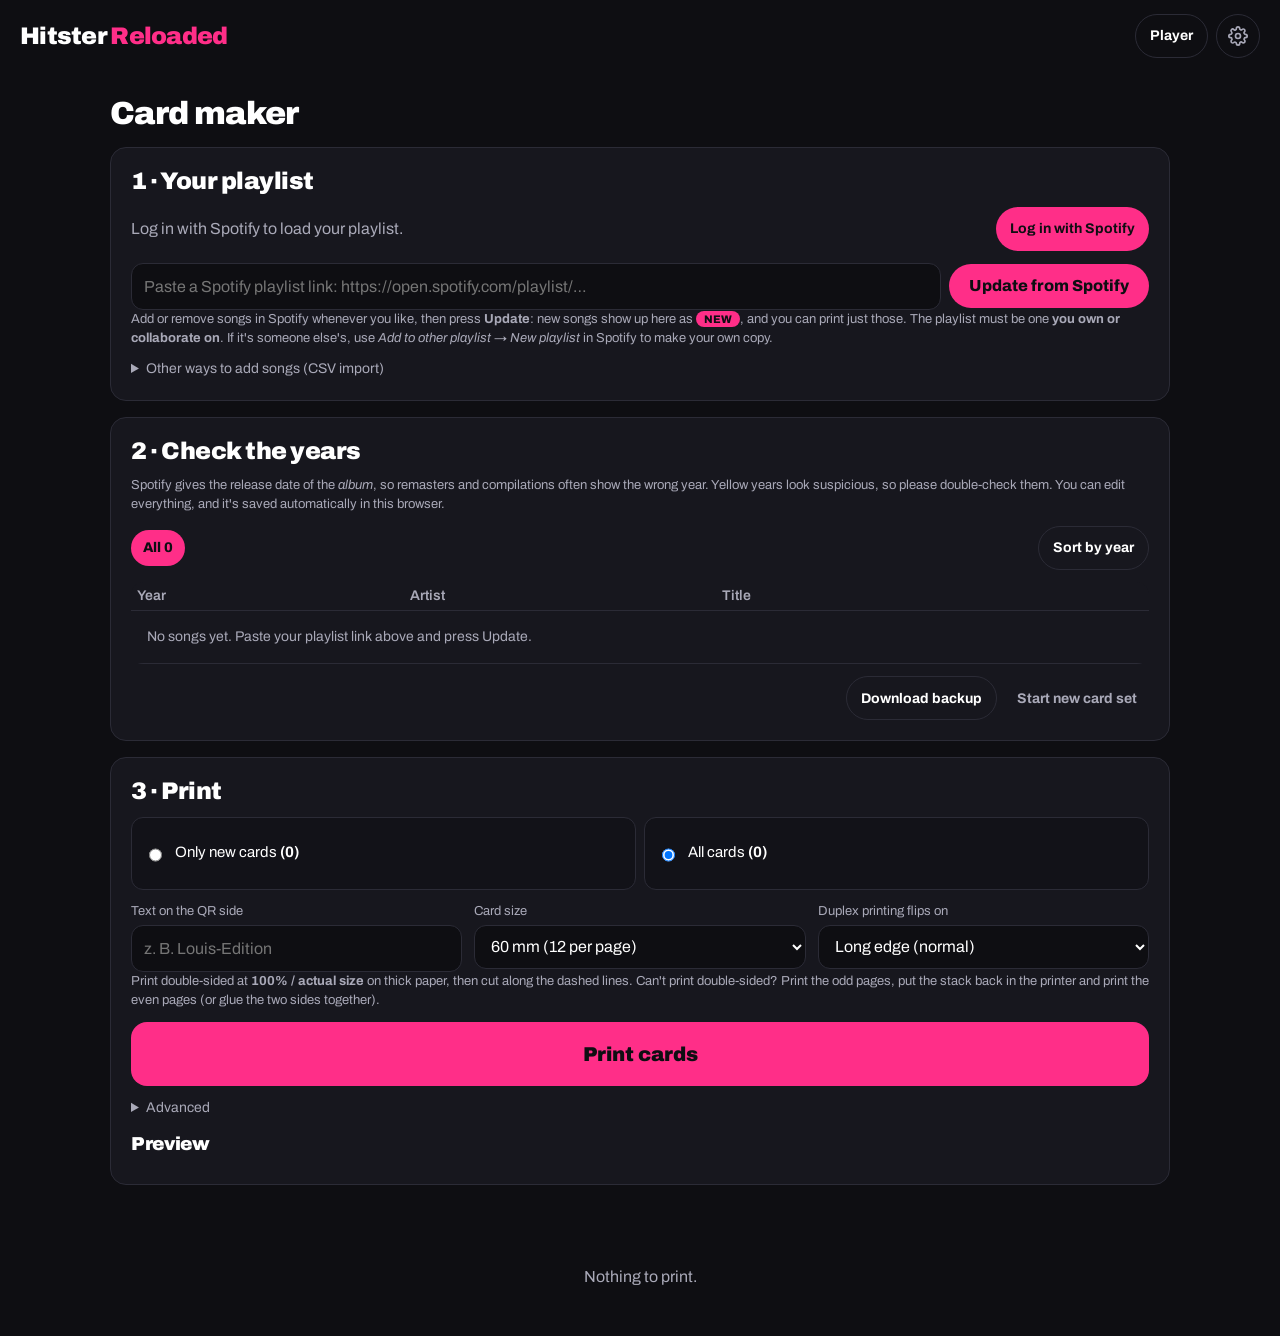
==== commit e6696bd4: "Restyle site to match the cards and box cover Same dark look with pink, cyan and yellow rings and th" ====
--- a/docs/cards.html
+++ b/docs/cards.html
@@ -5,6 +5,9 @@
 <meta name="viewport" content="width=device-width, initial-scale=1">
 <title>Card Maker</title>
 <link rel="icon" href="icon.svg" type="image/svg+xml">
+<link rel="preconnect" href="https://fonts.googleapis.com">
+<link rel="preconnect" href="https://fonts.gstatic.com" crossorigin>
+<link rel="stylesheet" href="https://fonts.googleapis.com/css2?family=Archivo:ital,wght@0,500;0,600;0,700;0,800;0,900;1,600&display=swap">
 <link rel="stylesheet" href="css/style.css">
 <style>
   table { width: 100%; border-collapse: collapse; font-size: 14px; }
@@ -14,23 +17,23 @@
   td.y { width: 90px; }
   td.st { width: 80px; }
   td.x { width: 36px; }
-  tr.check td.y input { border-color: var(--accent2); background: #ffc23322; }
+  tr.check td.y input { border-color: var(--accent2); background: #facc1522; }
   tr.gone td input { text-decoration: line-through; opacity: .6; }
   .tablewrap { max-height: 480px; overflow: auto; border-radius: 12px; }
   .opts { display: grid; grid-template-columns: repeat(auto-fit, minmax(200px, 1fr)); gap: 12px; }
   .note { font-size: 13px; color: var(--muted); margin: 0; }
   .badge { font-size: 11px; font-weight: 800; padding: 2px 8px; border-radius: 99px; white-space: nowrap; }
-  .b-new { background: var(--accent); color: #fff; }
+  .b-new { background: var(--accent); color: #0e0e12; }
   .b-printed { color: var(--muted); }
-  .b-gone { background: #ffc23333; color: var(--accent2); }
+  .b-gone { background: #facc1533; color: var(--accent2); }
   .tabs { display: flex; gap: 6px; flex-wrap: wrap; }
-  .tabs button { padding: 6px 12px; font-size: 14px; }
+  .tabs button { padding: 6px 12px; font-size: 14px; min-height: 36px; }
   .tabs button[aria-pressed="false"] { background: transparent; color: var(--muted); border: 1px solid var(--line); }
   .choice { display: flex; gap: 8px; flex-wrap: wrap; }
   .choice label { margin: 0; flex: 1 1 200px; display: flex; gap: 10px; align-items: center; cursor: pointer;
     background: #0003; border: 1px solid var(--line); border-radius: 12px; padding: 12px; color: var(--text); font-size: 15px; }
   .choice input { width: auto; }
-  .banner { background: #3ddc9722; border: 1px solid var(--ok); border-radius: 12px; padding: 12px; }
+  .banner { background: #34d39922; border: 1px solid var(--ok); border-radius: 12px; padding: 12px; }
   details summary { cursor: pointer; color: var(--muted); font-size: 14px; }
 
   /* ---------- printable sheets ---------- */
@@ -49,21 +52,24 @@
   }
   .front {
     background:
-      radial-gradient(circle at 50% 50%, transparent 0 46%, #ffffff10 46.5% 47%, transparent 47.5% 52%, #ffffff10 52.5% 53%, transparent 53.5% 58%, #ffffff10 58.5% 59%, transparent 59.5%),
-      linear-gradient(135deg, #2a1f5c, #120f24 60%, #3a1340);
+      radial-gradient(circle at 50% 50%, transparent 0 52.4%, #facc15 52.6% 53.6%, transparent 53.8%),
+      radial-gradient(circle at 50% 50%, transparent 0 59.3%, #22d3ee 59.5% 60.5%, transparent 60.7%),
+      radial-gradient(circle at 50% 50%, transparent 0 66.2%, #ff2e88 66.4% 67.4%, transparent 67.6%),
+      #0e0e12;
   }
   .front .qr {
-    position: absolute; left: 50%; top: 46%; transform: translate(-50%, -50%);
-    width: 62%; aspect-ratio: 1; background: #fff; border-radius: 7%; padding: 3%;
+    position: absolute; left: 50%; top: 50%; transform: translate(-50%, -50%);
+    width: 50%; aspect-ratio: 1; background: #fff; border-radius: 7%; padding: 3%;
   }
   .front .qr svg { width: 100%; height: 100%; display: block; }
   .front .label {
-    position: absolute; left: 6%; right: 6%; bottom: 5%; text-align: center; color: #fff;
-    font-weight: 800; font-size: calc(var(--s) * .065); line-height: 1.1;
+    position: absolute; left: 22%; right: 22%; bottom: 14.5%; text-align: center; color: #fff; font-family: var(--font);
+    font-weight: 800; font-size: calc(var(--s) * .045); line-height: 1.1;
     white-space: nowrap; overflow: hidden; text-overflow: ellipsis;
   }
-  .front .dot { position: absolute; top: 6%; left: 50%; width: 8%; aspect-ratio: 1; transform: translateX(-50%); border-radius: 50%; background: #ff4f8b; }
+  .front .dot { display: none; }
   .back {
+    font-family: var(--font); color: #0e0e12;
     display: flex; flex-direction: column; align-items: center; justify-content: space-between;
     padding: 9% 7%; text-align: center;
   }
@@ -88,8 +94,8 @@
 <header class="bar">
   <div class="logo" data-appname></div>
   <nav>
-    <a class="btn secondary" href="./">▶ Player</a>
-    <button class="ghost" id="openSettings" aria-label="Settings">⚙</button>
+    <a class="btn secondary small" href="./">Player</a>
+    <button class="icon" id="openSettings" aria-label="Settings"><svg viewBox="0 0 24 24" fill="none" stroke="currentColor" stroke-width="2" stroke-linecap="round" stroke-linejoin="round" aria-hidden="true"><circle cx="12" cy="12" r="3"></circle><path d="M19.4 15a1.65 1.65 0 0 0 .33 1.82l.06.06a2 2 0 1 1-2.83 2.83l-.06-.06a1.65 1.65 0 0 0-1.82-.33 1.65 1.65 0 0 0-1 1.51V21a2 2 0 1 1-4 0v-.09A1.65 1.65 0 0 0 9 19.4a1.65 1.65 0 0 0-1.82.33l-.06.06a2 2 0 1 1-2.83-2.83l.06-.06A1.65 1.65 0 0 0 4.68 15a1.65 1.65 0 0 0-1.51-1H3a2 2 0 1 1 0-4h.09A1.65 1.65 0 0 0 4.6 9a1.65 1.65 0 0 0-.33-1.82l-.06-.06a2 2 0 1 1 2.83-2.83l.06.06A1.65 1.65 0 0 0 9 4.68a1.65 1.65 0 0 0 1-1.51V3a2 2 0 1 1 4 0v.09a1.65 1.65 0 0 0 1 1.51 1.65 1.65 0 0 0 1.82-.33l.06-.06a2 2 0 1 1 2.83 2.83l-.06.06A1.65 1.65 0 0 0 19.4 9a1.65 1.65 0 0 0 1.51 1H21a2 2 0 1 1 0 4h-.09a1.65 1.65 0 0 0-1.51 1z"></path></svg></button>
   </nav>
 </header>
 
@@ -102,11 +108,11 @@
     <h2>1 · Your playlist</h2>
     <div id="loginRow" class="row hidden">
       <p class="muted" style="flex:3;margin:0">Log in with Spotify to load your playlist.</p>
-      <button id="loginBtn">Log in with Spotify</button>
+      <button class="small" id="loginBtn">Log in with Spotify</button>
     </div>
     <div class="row">
       <input id="plUrl" placeholder="Paste a Spotify playlist link: https://open.spotify.com/playlist/…" style="flex:4">
-      <button id="syncBtn">⟳ Update from Spotify</button>
+      <button id="syncBtn" style="flex:0 0 auto">Update from Spotify</button>
     </div>
     <p class="muted" id="plStatus" style="margin:0"></p>
     <p class="note">Add or remove songs in Spotify whenever you like, then press <b>Update</b>: new songs show up here as <span class="badge b-new">NEW</span>,
@@ -126,7 +132,7 @@
       Yellow years look suspicious, so please double-check them. You can edit everything, and it's saved automatically in this browser.</p>
     <div class="row">
       <div class="tabs" id="tabs" style="flex:3"></div>
-      <button class="secondary" id="sortYear">Sort by year</button>
+      <button class="secondary small" id="sortYear">Sort by year</button>
     </div>
     <div class="tablewrap">
       <table>
@@ -136,9 +142,9 @@
     </div>
     <div class="row">
       <span style="flex:3"></span>
-      <button class="secondary" id="removeGone" hidden>Remove songs no longer in playlist</button>
-      <button class="secondary" id="exportCsv">⬇ Download backup</button>
-      <button class="secondary" id="newSet">Start new card set</button>
+      <button class="secondary small" id="removeGone" hidden>Remove songs no longer in playlist</button>
+      <button class="secondary small" id="exportCsv">Download backup</button>
+      <button class="ghost small" id="newSet">Start new card set</button>
     </div>
   </section>
 
@@ -150,7 +156,7 @@
       <label><input type="radio" name="which" value="all"> <span>All cards <b id="nAll"></b></span></label>
     </div>
     <div class="opts">
-      <div><label for="frontText">Text on the QR side</label><input id="frontText" placeholder="Happy Birthday, Alex! 🎉" maxlength="40"></div>
+      <div><label for="frontText">Text on the QR side</label><input id="frontText" placeholder="z. B. Louis-Edition" maxlength="40"></div>
       <div><label for="size">Card size</label>
         <select id="size"><option value="55">55 mm (15 per page)</option><option value="60">60 mm (12 per page)</option><option value="65">65 mm (12 per page)</option></select></div>
       <div><label for="flip">Duplex printing flips on</label>
@@ -158,12 +164,12 @@
     </div>
     <p class="note">Print double-sided at <b>100% / actual size</b> on thick paper, then cut along the dashed lines.
       Can't print double-sided? Print the odd pages, put the stack back in the printer and print the even pages (or glue the two sides together).</p>
-    <button id="printBtn" class="big">🖨 Print cards</button>
+    <button id="printBtn" class="big">Print cards</button>
     <div class="banner hidden" id="markBanner">
       <div class="row">
         <span style="flex:3">Did the cards print OK? Mark them as printed so they won't be printed again next time.</span>
-        <button id="markPrinted">✓ Mark as printed</button>
-        <button class="ghost" id="markLater">Not now</button>
+        <button class="small" id="markPrinted">Mark as printed</button>
+        <button class="ghost small" id="markLater">Not now</button>
       </div>
     </div>
     <details>
@@ -275,7 +281,7 @@
     const added = addSongs(found);
     Object.assign(opts, { playlist: raw, playlistId: id, playlistName: name, synced: Date.now() });
     save();
-    showStatus(added ? `✨ ${added} new song${added > 1 ? 's' : ''}!` : '✓ Up to date, no new songs.', gone);
+    showStatus(added ? `${added} new song${added > 1 ? 's' : ''}` : 'Up to date, no new songs.', gone);
     if (added) { filter = 'new'; render(); }
   }
   function showStatus(prefix = '', gone = songs.filter((s) => s.gone).length) {
@@ -356,7 +362,7 @@
         <td><input data-f="artist" value="${esc(s.artist)}" aria-label="Artist"></td>
         <td><input data-f="title" value="${esc(s.title)}" aria-label="Title"></td>
         <td class="st">${s.gone ? '<span class="badge b-gone">removed</span>' : s.printed ? '<span class="badge b-printed">printed</span>' : '<span class="badge b-new">NEW</span>'}</td>
-        <td class="x"><button class="ghost" data-del title="Delete">✕</button></td>
+        <td class="x"><button class="ghost small" data-del title="Delete" aria-label="Delete">×</button></td>
       </tr>`).join('') || `<tr><td colspan="5" class="muted" style="padding:16px">${songs.length ? 'Nothing here.' : 'No songs yet. Paste your playlist link above and press Update.'}</td></tr>`;
     $('removeGone').hidden = !songs.some((s) => s.gone);
     // print choice
--- a/docs/css/style.css
+++ b/docs/css/style.css
@@ -1,90 +1,134 @@
+/* Hitster Reloaded: same look as the printed cards and the box cover. */
 :root {
-  --bg: #120f24;
-  --panel: #1e1a38;
-  --line: #34305a;
-  --text: #f4f1ff;
-  --muted: #a9a3cc;
-  --accent: #ff4f8b;
-  --accent2: #ffc233;
-  --ok: #3ddc97;
-  --radius: 18px;
+  --bg: #0e0e12;
+  --panel: #17171e;
+  --line: #2b2b36;
+  --text: #ffffff;
+  --muted: #a9a9b8;
+  --accent: #ff2e88;   /* pink */
+  --accent2: #facc15;  /* yellow */
+  --accent3: #22d3ee;  /* cyan */
+  --ok: #34d399;
+  --radius: 16px;
+  --font: 'Archivo', system-ui, -apple-system, "Segoe UI", Roboto, sans-serif;
 }
 * { box-sizing: border-box; }
 html, body { margin: 0; }
 body {
   background: var(--bg);
   color: var(--text);
-  font: 16px/1.45 system-ui, -apple-system, "Segoe UI", Roboto, sans-serif;
+  font: 16px/1.45 var(--font);
   -webkit-tap-highlight-color: transparent;
 }
-a { color: var(--accent2); }
-h1, h2, h3 { line-height: 1.15; margin: 0 0 .5em; }
-.wrap { max-width: 560px; margin: 0 auto; padding: 16px; }
+a { color: var(--accent3); }
+h1, h2, h3 { line-height: 1.1; margin: 0 0 .5em; font-weight: 900; letter-spacing: -.02em; }
+h2 { font-size: 24px; }
+.wrap { max-width: 560px; margin: 0 auto; padding: 16px 20px 32px; }
 .wide { max-width: 1100px; }
 
+/* ---------- header ---------- */
 header.bar {
   display: flex; align-items: center; justify-content: space-between; gap: 12px;
-  padding: 12px 16px; border-bottom: 1px solid var(--line);
+  padding: 14px 20px;
 }
-header.bar .logo { font-weight: 800; letter-spacing: .02em; font-size: 20px; color: var(--accent); }
+header.bar .logo { font-weight: 900; letter-spacing: -.03em; font-size: 24px; line-height: 1; color: var(--text); text-decoration: none; }
+header.bar .logo span { color: var(--accent); }
 header.bar nav { display: flex; gap: 8px; align-items: center; }
 
+/* ---------- buttons ----------
+   default  = primary action (pink pill)
+   .big     = the one main action on a screen (full width, tall)
+   .secondary = outlined, for less important actions
+   .small   = compact
+   .ghost   = text only
+   .icon    = round icon-only button */
 button, .btn {
-  appearance: none; border: 0; cursor: pointer; font: inherit; font-weight: 700;
-  background: var(--accent); color: #fff; padding: 12px 18px; border-radius: 999px;
+  appearance: none; border: 0; cursor: pointer; font: inherit; font-weight: 800;
+  background: var(--accent); color: #0e0e12; padding: 12px 20px; border-radius: 999px;
   text-decoration: none; display: inline-flex; align-items: center; justify-content: center; gap: 8px;
+  min-height: 44px; line-height: 1.1; transition: transform .08s ease, background .15s ease;
 }
-button.secondary, .btn.secondary { background: var(--panel); color: var(--text); border: 1px solid var(--line); }
-button.ghost { background: transparent; color: var(--muted); padding: 8px 10px; }
-button.big { width: 100%; font-size: 22px; padding: 22px; border-radius: var(--radius); }
-button:disabled { opacity: .5; cursor: default; }
+button:active, .btn:active { transform: scale(.97); }
+button.secondary, .btn.secondary { background: transparent; color: var(--text); border: 1.5px solid var(--line); }
+button.secondary:hover, .btn.secondary:hover { border-color: var(--muted); }
+button.small, .btn.small { padding: 8px 14px; font-size: 14px; font-weight: 700; }
+button.ghost, .btn.ghost { background: transparent; color: var(--muted); padding: 8px 12px; font-weight: 700; }
+button.ghost:hover { color: var(--text); }
+button.big, .btn.big { width: 100%; font-size: 20px; font-weight: 900; padding: 20px; min-height: 64px; border-radius: var(--radius); }
+button.big.secondary { border-width: 2px; }
+button.icon { width: 44px; height: 44px; padding: 0; border-radius: 50%; background: transparent; color: var(--muted); border: 1.5px solid var(--line); }
+button.icon:hover { color: var(--text); border-color: var(--muted); }
+button.icon svg, .btn svg, button svg { width: 20px; height: 20px; flex-shrink: 0; }
+button:disabled { opacity: .45; cursor: default; }
+:focus-visible { outline: 2px solid var(--accent3); outline-offset: 2px; }
 
-.panel { background: var(--panel); border: 1px solid var(--line); border-radius: var(--radius); padding: 16px; margin: 16px 0; }
+/* ---------- basics ---------- */
+.panel { background: var(--panel); border: 1px solid var(--line); border-radius: var(--radius); padding: 20px; margin: 16px 0; }
 .muted { color: var(--muted); }
 .small { font-size: 13px; }
 .row { display: flex; gap: 8px; flex-wrap: wrap; align-items: center; }
 .row > * { flex: 1 1 auto; }
+.row > button.small, .row > .btn.small, .row > button.ghost { flex: 0 0 auto; }
 .stack > * + * { margin-top: 12px; }
+.center { text-align: center; }
 .hidden, [hidden] { display: none !important; }
-.error { color: #ff8a8a; }
-code { background: #0005; padding: 2px 6px; border-radius: 6px; word-break: break-all; }
+.error { color: #ff8fb8; }
+.error:empty { display: none; }
+code { background: #0008; padding: 2px 6px; border-radius: 6px; word-break: break-all; }
+.pill {
+  display: inline-block; padding: 5px 12px; border-radius: 999px; background: var(--accent2); color: #0e0e12;
+  font-size: 12px; font-weight: 800; letter-spacing: .06em; text-transform: uppercase;
+}
 
 input, select, textarea {
-  font: inherit; color: var(--text); background: #0004; border: 1px solid var(--line);
-  border-radius: 10px; padding: 10px 12px; width: 100%;
+  font: inherit; color: var(--text); background: #0006; border: 1.5px solid var(--line);
+  border-radius: 12px; padding: 11px 12px; width: 100%; min-height: 44px;
 }
+input:focus, select:focus, textarea:focus { border-color: var(--accent3); outline: none; }
 label { display: block; font-size: 13px; color: var(--muted); margin-bottom: 4px; }
 
+/* The start screen shows the big name, so hide the small one in the header. */
+body[data-view="vLogin"] header.bar .logo { visibility: hidden; }
+
 /* ---------- player ---------- */
+.hero { padding: 8px 0 4px; }
+.hero h1 { font-size: 56px; line-height: .9; letter-spacing: -.04em; margin: 0 0 16px; }
+.hero h1 span { color: var(--accent); }
+.hero .tag { font-size: 20px; font-weight: 600; font-style: italic; line-height: 1.25; margin: 12px 0 0; text-wrap: balance; }
+
 .scanner { position: relative; border-radius: var(--radius); overflow: hidden; background: #000; aspect-ratio: 1; }
 .scanner video { width: 100%; height: 100%; object-fit: cover; display: block; }
 .scanner .frame {
-  position: absolute; inset: 15%; border: 4px solid #fff9; border-radius: 24px;
-  box-shadow: 0 0 0 999px #0006;
+  position: absolute; inset: 15%; border: 3px solid var(--accent); border-radius: 20px;
+  box-shadow: 0 0 0 999px #000a;
 }
+
+/* Concentric rings, like on the cards. */
 .record {
-  width: min(70vw, 280px); aspect-ratio: 1; margin: 24px auto; border-radius: 50%;
+  width: min(64vw, 260px); aspect-ratio: 1; margin: 24px auto; border-radius: 50%; position: relative;
   background:
-    radial-gradient(circle, var(--accent) 0 16%, #111 16.5% 18%, transparent 18.5%),
-    repeating-radial-gradient(circle, #1b1b1b 0 3px, #262626 3px 5px);
-  box-shadow: 0 10px 40px #0008, inset 0 0 0 6px #000;
-  position: relative;
+    radial-gradient(circle, var(--accent) 0 10%, transparent 10.5%),
+    radial-gradient(circle, transparent 0 27%, var(--accent3) 27.5% 29%, transparent 29.5%),
+    radial-gradient(circle, transparent 0 41%, var(--accent2) 41.5% 43%, transparent 43.5%),
+    radial-gradient(circle, transparent 0 55%, var(--accent) 55.5% 57%, transparent 57.5%),
+    radial-gradient(circle, transparent 0 69%, var(--accent3) 69.5% 71%, transparent 71.5%);
 }
-.record::after {
-  content: ""; position: absolute; inset: 0; border-radius: 50%;
-  background: conic-gradient(from 30deg, transparent 0 20%, #fff2 25%, transparent 30% 70%, #fff1 75%, transparent 80%);
-}
-.record.spin { animation: spin 2.2s linear infinite; }
-@keyframes spin { to { transform: rotate(360deg); } }
-.status { text-align: center; font-size: 20px; font-weight: 700; min-height: 1.5em; }
-.reveal { text-align: center; }
-.reveal .year { font-size: 64px; font-weight: 900; color: var(--accent2); line-height: 1; }
-.reveal .title { font-size: 22px; font-weight: 800; margin-top: 8px; }
-.controls { display: grid; grid-template-columns: 1fr 1fr; gap: 10px; }
-.controls .full { grid-column: 1 / -1; }
+.record.spin { animation: pulse 1.6s ease-in-out infinite; }
+@keyframes pulse { 0%, 100% { transform: scale(1); } 50% { transform: scale(1.06); } }
+@media (prefers-reduced-motion: reduce) { .record.spin { animation: none; } }
+
+.status { text-align: center; font-size: 22px; font-weight: 900; min-height: 1.4em; margin: 0; }
+.reveal { text-align: center; padding: 8px 0; }
+.reveal .year { font-size: 88px; font-weight: 900; color: var(--accent2); line-height: .9; letter-spacing: -.04em; }
+.reveal .title { font-size: 22px; font-weight: 800; font-style: italic; margin-top: 10px; }
+.reveal .artist { font-size: 15px; font-weight: 800; letter-spacing: .06em; text-transform: uppercase; color: var(--muted); margin-top: 4px; }
+.controls { display: flex; gap: 8px; justify-content: center; flex-wrap: wrap; }
+.controls > * { flex: 1 1 0; }
 
 dialog {
   background: var(--panel); color: var(--text); border: 1px solid var(--line); border-radius: var(--radius);
-  width: min(520px, calc(100vw - 32px)); padding: 20px;
+  width: min(520px, calc(100vw - 32px)); padding: 24px;
 }
-dialog::backdrop { background: #000a; }
+dialog::backdrop { background: #000b; }
+dialog h2 { margin-bottom: 16px; }
+details summary { cursor: pointer; color: var(--muted); font-size: 14px; }
